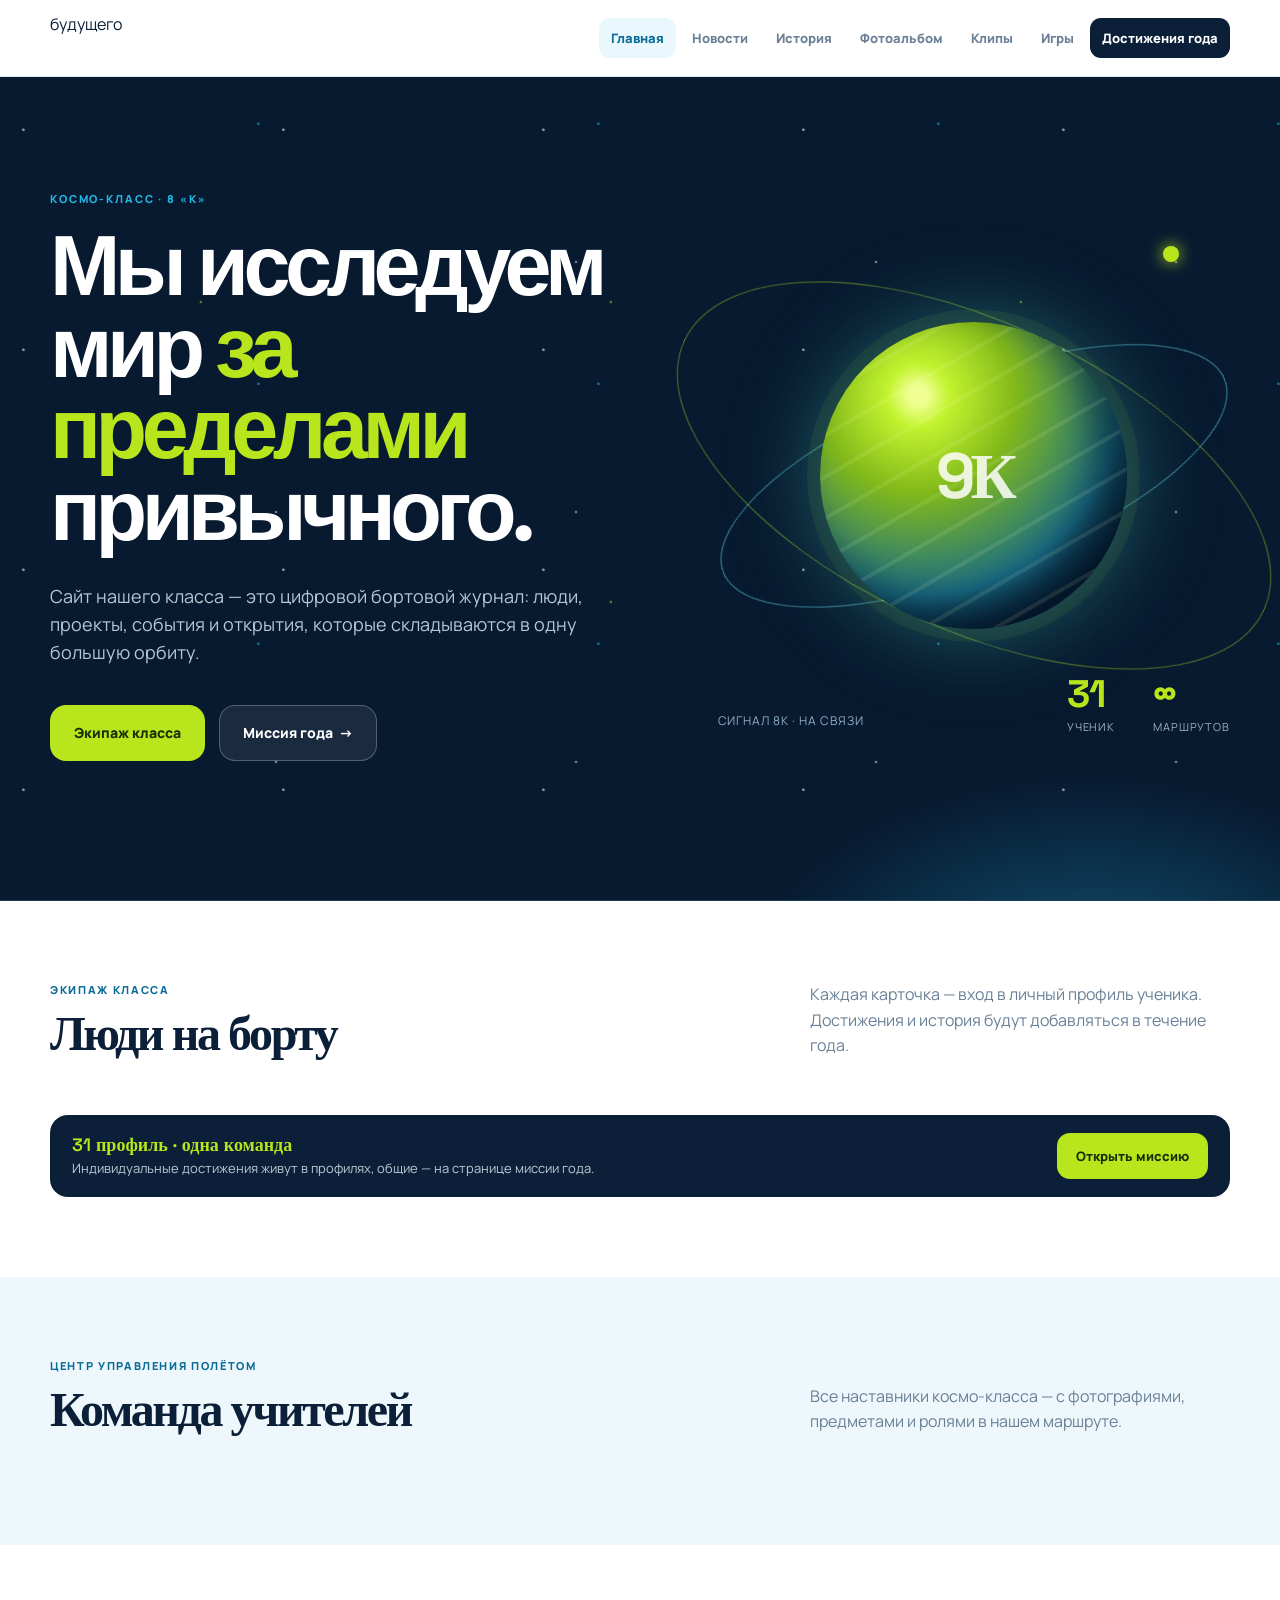
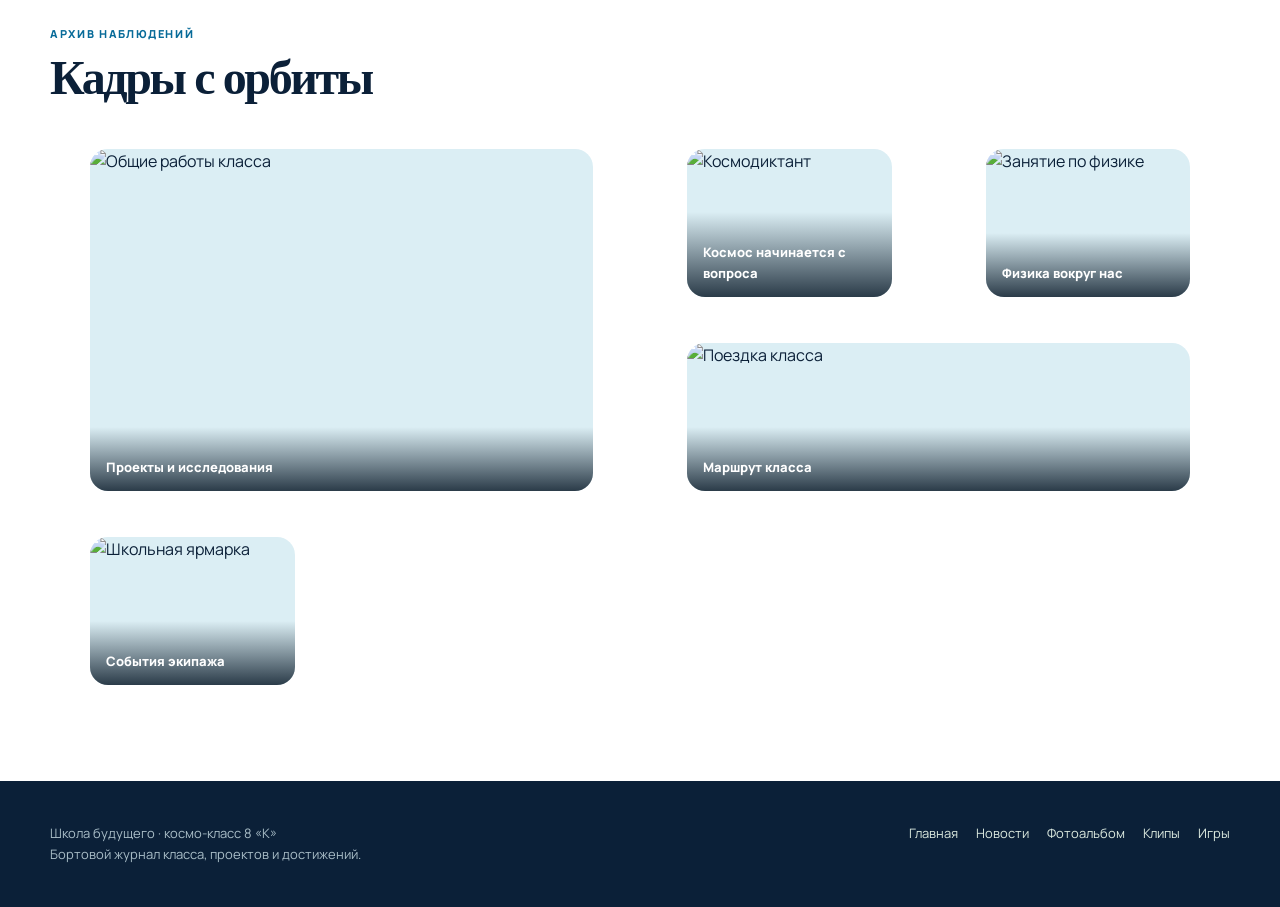
==== index.html @ 1ba3b31c "Add clips page with video gallery and viewer, add link to all pages" ====
<!doctype html><html lang="ru"><head><meta charset="utf-8"><meta name="viewport" content="width=device-width,initial-scale=1"><meta name="description" content="Космо-класс 8 «К» школы будущего"><title>Космо-класс 8 «К»</title><link rel="stylesheet" href="style.css"></head><body>
<a class="skip-link" href="#main">К содержанию</a><header class="site-header"><div class="container nav-inner"><a class="brand" href="index.html" aria-label="На главную страницу"><img src="assets/logo_school.jpg" alt="Школа будущего"></a><nav class="nav-menu" aria-label="Основная навигация"><a class="active" href="index.html">Главная</a><a href="pages/news.html">Новости</a><a href="pages/histrory.html">История</a><a href="pages/photos.html">Фотоальбом</a><a href="pages/clips.html">Клипы</a><a href="pages/games.html">Игры</a><a class="nav-cta" href="pages/achievements.html">Достижения года</a></nav></div></header>
<main id="main"><section class="hero"><div class="container hero-grid"><div class="hero-copy"><p class="eyebrow">Космо-класс · 8 «К»</p><h1>Мы исследуем мир <span>за пределами</span> привычного.</h1><p class="lead">Сайт нашего класса — это цифровой бортовой журнал: люди, проекты, события и открытия, которые складываются в одну большую орбиту.</p><div class="hero-actions"><a class="button primary" href="#students">Экипаж класса</a><a class="button secondary" href="pages/achievements.html">Миссия года&nbsp; →</a></div></div><div class="orbit-stage" aria-label="Космическая иллюстрация класса"><span class="orbit one"></span><span class="orbit two"></span><span class="satellite"></span><div class="planet"></div><span class="cosmic-note">сигнал 8К · на связи</span><div class="hero-counters"><div><strong data-student-count>31</strong><span>ученик</span></div><div><strong>∞</strong><span>маршрутов</span></div></div></div></div></section>
<section class="section band" id="students"><div class="container"><div class="section-header"><div><p class="section-kicker">Экипаж класса</p><h2>Люди на борту</h2></div><p>Каждая карточка — вход в личный профиль ученика. Достижения и история будут добавляться в течение года.</p></div><div class="grid students-grid" data-students></div><div class="notice"><div><strong>31 профиль · одна команда</strong><p>Индивидуальные достижения живут в профилях, общие — на странице миссии года.</p></div><a class="button primary" href="pages/achievements.html">Открыть миссию</a></div></div></section>
<section class="section soft-blue" id="teachers"><div class="container"><div class="section-header"><div><p class="section-kicker">Центр управления полётом</p><h2>Команда учителей</h2></div><p>Все наставники космо-класса — с фотографиями, предметами и ролями в нашем маршруте.</p></div><div class="grid teachers-grid" data-teachers></div></div></section>
<section class="section band"><div class="container"><div class="section-header"><div><p class="section-kicker">Архив наблюдений</p><h2>Кадры с орбиты</h2></div><a class="button secondary" href="pages/photos.html">Весь фотоальбом&nbsp; →</a></div><div class="memory-grid"><figure class="memory-card"><img src="img/общая фотография всех работ_1.webp" alt="Общие работы класса" loading="lazy"><figcaption>Проекты и исследования</figcaption></figure><figure class="memory-card"><img src="img/космодиктант.jpg" alt="Космодиктант" loading="lazy"><figcaption>Космос начинается с вопроса</figcaption></figure><figure class="memory-card"><img src="img/физика.jpg" alt="Занятие по физике" loading="lazy"><figcaption>Физика вокруг нас</figcaption></figure><figure class="memory-card"><img src="img/москва_7к.jpg" alt="Поездка класса" loading="lazy"><figcaption>Маршрут класса</figcaption></figure><figure class="memory-card"><img src="img/ярмарка.jpg" alt="Школьная ярмарка" loading="lazy"><figcaption>События экипажа</figcaption></figure></div></div></section></main>
<footer class="site-footer"><div class="container footer-inner"><p>Школа будущего · космо-класс 8 «К»<br>Бортовой журнал класса, проектов и достижений.</p><nav class="footer-links"><a href="index.html">Главная</a><a href="pages/news.html">Новости</a><a href="pages/photos.html">Фотоальбом</a><a href="pages/clips.html">Клипы</a><a href="pages/games.html">Игры</a></nav></div></footer><script src="script.js"></script><script src="site-config.js"></script></body></html>
---- style.css ----
@import url('https://fonts.googleapis.com/css2?family=Manrope:wght@400;500;600;700;800&family=Space+Grotesk:wght@500;600;700&display=swap');

:root{--ink:#0b2038;--ink-2:#132f4b;--muted:#698096;--blue:#25b7e3;--blue-deep:#086b99;--lime:#b8e51b;--lime-deep:#6c9700;--paper:#f6f9fc;--line:#dce6ee;--white:#fff;--shadow:0 18px 45px rgba(11,32,56,.11);--radius:24px}
*{box-sizing:border-box}html{scroll-behavior:smooth}body{margin:0;background:var(--paper);color:var(--ink);font-family:Manrope,Arial,sans-serif;line-height:1.6}a{color:inherit}img{max-width:100%;display:block}.container{width:min(1180px,calc(100% - 40px));margin:0 auto}.skip-link{position:absolute;left:-9999px}.skip-link:focus{left:16px;top:16px;z-index:30;background:var(--ink);color:#fff;padding:10px 14px;border-radius:8px}

/* Navigation: the logo is the only mark on the left. */
.site-header{position:sticky;top:0;z-index:20;background:rgba(255,255,255,.94);backdrop-filter:blur(18px);border-bottom:1px solid var(--line)}.nav-inner{min-height:76px;display:flex;align-items:center;gap:24px}.brand{display:block;width:104px;height:62px;overflow:hidden;flex:0 0 104px;border-radius:14px;text-decoration:none;background:#fff}.brand img{width:104px;height:104px;max-width:none;object-fit:contain;transform:translateY(-21px);transition:transform .25s ease}.brand:hover img,.brand:focus-visible img{transform:translateY(-21px) scale(1.06)}.nav-menu{display:flex;align-items:center;justify-content:flex-end;gap:4px;flex:1}.nav-menu a{padding:10px 12px;text-decoration:none;border-radius:11px;color:var(--muted);font-size:13px;font-weight:800;transition:.2s ease}.nav-menu a:hover,.nav-menu a.active{background:#eaf7fc;color:var(--blue-deep)}.nav-menu a.nav-cta{background:var(--ink);color:#fff}.nav-menu a.nav-cta:hover{background:var(--blue-deep);color:#fff}

/* Cosmic hero — compact, dense and unmistakably space-themed. */
.hero{position:relative;overflow:hidden;background:#071a30;color:#fff;padding:58px 0 66px;border-bottom:1px solid #173f5c}.hero:before{content:'';position:absolute;inset:0;background-image:radial-gradient(circle at 9% 24%,rgba(255,255,255,.8) 0 1px,transparent 1.8px),radial-gradient(circle at 76% 18%,rgba(37,183,227,.8) 0 1px,transparent 1.8px),radial-gradient(circle at 49% 75%,rgba(184,229,27,.75) 0 1px,transparent 1.7px),radial-gradient(circle at 92% 74%,rgba(255,255,255,.7) 0 1px,transparent 1.7px);background-size:260px 220px,340px 260px,410px 300px,300px 250px;opacity:.62}.hero:after{content:'';position:absolute;width:700px;height:420px;right:-160px;bottom:-290px;background:radial-gradient(ellipse,rgba(37,183,227,.35),transparent 68%);pointer-events:none}.hero-grid{display:grid;grid-template-columns:1fr .9fr;gap:66px;align-items:center;position:relative;z-index:1}.hero-copy{max-width:650px}.eyebrow{color:var(--blue);font-size:11px;font-weight:800;text-transform:uppercase;letter-spacing:.17em;margin:0 0 18px}.hero h1,.page-title{font:700 clamp(43px,5.8vw,74px)/.97 'Space Grotesk',sans-serif;letter-spacing:-.065em;margin:0 0 22px;max-width:700px}.hero h1 span{color:var(--lime)}.lead{font-size:17px;color:#b2c8d6;max-width:560px;margin:0 0 29px}.hero-actions{display:flex;flex-wrap:wrap;gap:11px}.button{display:inline-flex;align-items:center;justify-content:center;min-height:46px;padding:0 18px;border-radius:13px;text-decoration:none;border:1px solid transparent;font-size:13px;font-weight:800;transition:transform .2s,box-shadow .2s,background .2s}.button:hover{transform:translateY(-2px);box-shadow:0 9px 22px rgba(4,21,40,.25)}.button.primary{background:var(--lime);color:#172e05}.button.secondary{border-color:rgba(255,255,255,.25);color:#fff;background:rgba(255,255,255,.08)}.button.secondary:hover{background:rgba(255,255,255,.16)}
.orbit-stage{position:relative;min-height:320px;display:grid;place-items:center}.planet{width:194px;height:194px;border-radius:50%;background:radial-gradient(circle at 33% 28%,#d8ff60 0 5%,#8fc410 24%,#2a6f86 60%,#0a2541 74%);box-shadow:0 0 0 13px rgba(184,229,27,.07),0 0 80px rgba(37,183,227,.36),inset -26px -20px 35px rgba(2,16,31,.5);position:relative;z-index:2}.planet:after{content:'8К';position:absolute;inset:0;display:grid;place-items:center;font:700 50px 'Space Grotesk';color:rgba(255,255,255,.84);letter-spacing:-.08em}.orbit{position:absolute;border:1px solid rgba(106,223,241,.56);border-radius:50%;transform:rotate(-21deg)}.orbit.one{width:340px;height:128px}.orbit.two{width:400px;height:190px;transform:rotate(25deg);border-color:rgba(184,229,27,.45)}.satellite{position:absolute;width:12px;height:12px;border-radius:50%;background:var(--lime);box-shadow:0 0 16px var(--lime);top:37px;right:48px}.cosmic-note{position:absolute;left:0;bottom:6px;color:#8faec0;font-size:11px;letter-spacing:.08em;text-transform:uppercase}.hero-counters{display:flex;gap:25px;position:absolute;right:0;bottom:0}.hero-counters strong{display:block;color:var(--lime);font:700 27px 'Space Grotesk'}.hero-counters span{display:block;color:#9bb4c1;font-size:10px;text-transform:uppercase;letter-spacing:.08em}

.section{padding:80px 0}.section.band{background:#fff}.section.soft-blue{background:#eef7fb}.section-header{display:flex;justify-content:space-between;gap:24px;align-items:end;margin-bottom:30px}.section-kicker{margin:0 0 10px;color:var(--blue-deep);font-size:11px;font-weight:800;letter-spacing:.15em;text-transform:uppercase}.section h2{font:600 clamp(30px,4vw,48px)/1.05 'Space Grotesk';letter-spacing:-.05em;margin:0}.section-header>p{max-width:420px;color:var(--muted);margin:0}.grid{display:grid;gap:18px}

/* Students: card itself is the interaction, no floating broken button. */
.students-grid{grid-template-columns:repeat(5,1fr)}.student-card,.teacher-card,.info-card{background:#fff;border:1px solid var(--line);border-radius:20px;overflow:hidden;box-shadow:0 7px 22px rgba(11,32,56,.045);transition:transform .25s ease,box-shadow .25s ease,border-color .25s ease}.student-card{display:flex;flex-direction:column;text-decoration:none;cursor:pointer}.student-card:hover,.student-card:focus-visible{transform:translateY(-7px);border-color:#9bd3e3;box-shadow:0 18px 33px rgba(11,32,56,.14)}.student-photo{aspect-ratio:1/1;background:linear-gradient(135deg,#e4f4fa,#eaf6d5);overflow:hidden}.student-photo img{width:100%;height:100%;object-fit:cover;transition:transform .45s ease}.student-card:hover .student-photo img{transform:scale(1.065)}.student-body{padding:16px;display:flex;flex-direction:column;flex:1;min-height:142px}.student-name{font:600 17px/1.15 'Space Grotesk';margin:0 0 8px}.student-role{font-size:12px;color:var(--muted);line-height:1.4}.student-action{display:flex;justify-content:space-between;align-items:center;margin-top:auto;padding-top:15px;color:var(--blue-deep);font-size:11px;font-weight:800;text-transform:uppercase;letter-spacing:.08em}.student-action b{display:grid;place-items:center;width:25px;height:25px;border-radius:50%;background:#eaf7fc;font-size:16px;line-height:1;transition:.2s}.student-card:hover .student-action b{background:var(--blue);color:#fff;transform:translate(2px,-2px)}.placeholder-mark{width:52px;height:52px;border-radius:16px;background:#eaf6d5;color:var(--lime-deep);display:grid;place-items:center;margin:0 auto;font:700 24px 'Space Grotesk'}
.notice{display:flex;align-items:center;justify-content:space-between;gap:20px;padding:18px 22px;border-radius:18px;background:var(--ink);color:#fff;margin-top:26px}.notice p{margin:0;color:#b7cbd4;font-size:13px}.notice strong{display:block;font:600 18px 'Space Grotesk';color:var(--lime);margin-bottom:2px}

/* Teachers: all original teacher portraits are rendered from data. */
.teachers-grid{grid-template-columns:repeat(5,1fr)}.teacher-card{padding:10px}.teacher-card:hover{transform:translateY(-6px);border-color:#b9d8e2;box-shadow:0 15px 30px rgba(11,32,56,.12)}.teacher-card img{width:100%;aspect-ratio:1/1;object-fit:cover;border-radius:14px}.teacher-card h3{font:600 16px/1.15 'Space Grotesk';margin:13px 3px 5px}.teacher-card p{color:var(--muted);font-size:12px;line-height:1.4;margin:0 3px 5px}

/* Photos and news. */
.page-hero{padding:64px 0 58px;background:#071a30;color:#fff;position:relative;overflow:hidden}.page-hero:after{content:'';position:absolute;right:8%;bottom:-140px;width:340px;height:340px;border:1px solid rgba(37,183,227,.3);border-radius:50%;box-shadow:0 0 0 34px rgba(184,229,27,.04),0 0 0 70px rgba(37,183,227,.04)}.page-hero .container{position:relative;z-index:1}.page-title{font-size:clamp(42px,5.5vw,64px);margin-bottom:14px}.page-intro{color:#b2c8d6;max-width:680px;font-size:17px;margin:0}.content-section{padding:62px 0}.news-list{display:grid;grid-template-columns:repeat(2,1fr);gap:22px}.news-card{background:#fff;border:1px solid var(--line);border-radius:22px;overflow:hidden;box-shadow:0 7px 22px rgba(11,32,56,.04)}.news-card img{width:100%;height:240px;object-fit:cover}.news-card-body{padding:23px}.tag{display:inline-block;color:var(--lime-deep);background:#eef8d9;border-radius:99px;padding:5px 10px;font-size:10px;font-weight:800;text-transform:uppercase;letter-spacing:.08em}.news-card h2{font:600 25px/1.1 'Space Grotesk';margin:14px 0 10px}.news-card p{color:var(--muted);margin:0}.memory-grid{display:grid;grid-template-columns:repeat(4,1fr);grid-auto-rows:180px;gap:14px}.memory-card{position:relative;overflow:hidden;border-radius:18px;background:#dbeef4}.memory-card:first-child{grid-column:span 2;grid-row:span 2}.memory-card:nth-child(4){grid-column:span 2}.memory-card img{width:100%;height:100%;object-fit:cover;transition:transform .45s}.memory-card:hover img{transform:scale(1.06)}.memory-card figcaption{position:absolute;left:0;right:0;bottom:0;padding:30px 16px 13px;color:#fff;font-size:13px;font-weight:800;background:linear-gradient(transparent,rgba(4,20,35,.82))}.placeholder{padding:58px 32px;text-align:center;border:1px dashed #a9c5d0;border-radius:24px;background:rgba(255,255,255,.68)}.placeholder h2{font:600 28px 'Space Grotesk';margin:0 0 8px}.placeholder p{max-width:500px;color:var(--muted);margin:0 auto}

.achievement-grid{grid-template-columns:repeat(3,1fr)}.achievement-card{background:var(--ink);border-radius:22px;color:#fff;padding:26px;min-height:210px}.achievement-card:nth-child(2){background:var(--blue-deep)}.achievement-card:nth-child(3){background:var(--lime);color:var(--ink)}.achievement-card strong{display:block;font:700 44px 'Space Grotesk';color:var(--lime);margin-bottom:24px}.achievement-card:nth-child(3) strong{color:var(--ink)}.achievement-card h2{font:600 22px 'Space Grotesk';margin:0 0 8px}.achievement-card p{margin:0;opacity:.76;font-size:14px}.timeline{max-width:850px;margin:0 auto}.timeline-item{display:grid;grid-template-columns:110px 1fr;gap:28px;padding:0 0 28px;border-bottom:1px solid var(--line);margin-bottom:28px}.timeline-item:last-child{border:0}.timeline-year{color:var(--blue-deep);font:700 18px 'Space Grotesk'}.timeline-item h2{font:600 24px 'Space Grotesk';margin:0 0 7px}.timeline-item p{margin:0;color:var(--muted)}
.student-profile{display:grid;grid-template-columns:300px 1fr;gap:46px;align-items:start}.profile-photo{border-radius:24px;overflow:hidden;background:#e4f4fa}.profile-photo img{width:100%;aspect-ratio:1/1;object-fit:cover}.profile-meta{display:flex;align-items:center;gap:12px;color:var(--muted);font-size:13px;margin-bottom:16px}.profile-content h2{font:600 38px/1.05 'Space Grotesk';margin:0 0 14px;letter-spacing:-.04em}.profile-content>p{color:var(--muted);font-size:17px;max-width:650px}.profile-cards{display:grid;grid-template-columns:repeat(2,1fr);gap:16px;margin-top:28px}.profile-cards .info-card{padding:20px}.info-card h3{font:600 19px 'Space Grotesk';margin:0 0 7px}.info-card p{color:var(--muted);font-size:14px;margin:0}.back-link{display:inline-flex;gap:8px;color:var(--blue-deep);font-weight:800;text-decoration:none;margin-bottom:22px}
.site-footer{background:var(--ink);color:#fff;padding:42px 0}.footer-inner{display:flex;justify-content:space-between;gap:30px;align-items:start}.site-footer p{color:#a9bdc7;font-size:13px;margin:0;max-width:360px}.footer-links{display:flex;gap:18px;flex-wrap:wrap}.footer-links a{color:#dbe9df;text-decoration:none;font-size:13px}.footer-links a:hover{color:var(--lime)}

@media(max-width:1050px){.students-grid{grid-template-columns:repeat(4,1fr)}.teachers-grid{grid-template-columns:repeat(4,1fr)}.hero-grid{gap:35px}.nav-inner{gap:14px}.nav-menu a{padding:10px 8px;font-size:12px}}
@media(max-width:720px){.container{width:min(100% - 28px,600px)}.site-header{position:relative}.nav-inner{align-items:center;padding:6px 0 10px;flex-wrap:wrap}.brand{width:90px;height:58px;flex-basis:90px}.brand img{width:98px;height:98px;transform:translateY(-20px)}.brand:hover img,.brand:focus-visible img{transform:translateY(-20px) scale(1.04)}.nav-menu{justify-content:flex-start;overflow-x:auto;width:100%;order:3;padding-bottom:2px}.nav-menu a{white-space:nowrap}.hero{padding:48px 0 54px}.hero-grid{grid-template-columns:1fr;gap:28px}.hero h1{font-size:48px}.orbit-stage{min-height:260px}.planet{width:154px;height:154px}.planet:after{font-size:40px}.orbit.one{width:275px;height:105px}.orbit.two{width:325px;height:155px}.cosmic-note{left:8px;bottom:0}.hero-counters{right:8px;bottom:0}.section,.content-section{padding:58px 0}.section-header{display:block}.section-header>p{margin-top:14px}.students-grid{grid-template-columns:repeat(2,1fr);gap:12px}.teachers-grid{grid-template-columns:repeat(2,1fr);gap:12px}.student-body{padding:14px 12px;min-height:142px}.student-name{font-size:15px}.news-list,.achievement-grid,.profile-cards{grid-template-columns:1fr}.memory-grid{grid-template-columns:repeat(2,1fr);grid-auto-rows:145px}.memory-card:first-child,.memory-card:nth-child(4){grid-column:span 2}.student-profile{grid-template-columns:1fr;gap:25px}.profile-photo{max-width:300px}.timeline-item{grid-template-columns:75px 1fr;gap:14px}.footer-inner{display:block}.footer-links{margin-top:22px}.notice{display:block}.notice .button{margin-top:16px}}
@media(prefers-reduced-motion:reduce){*,*:before,*:after{scroll-behavior:auto!important;transition:none!important;animation:none!important}}
.brand span{display:none}
.planet:after{content:var(--class-code,'9К')}

/* Full-viewport hero: the header stays compact while the first screen becomes the mission statement. */
.hero{min-height:100vh;height:100vh;padding:78px 0 104px;display:flex;align-items:center}.hero-grid{width:100%;min-height:calc(100vh - 182px);grid-template-columns:1.06fr .94fr;gap:clamp(45px,7vw,110px)}.hero-copy{max-width:760px}.hero h1{font-size:clamp(56px,6.6vw,104px);max-width:820px;margin-bottom:30px}.lead{font-size:clamp(18px,1.4vw,22px);line-height:1.55;max-width:640px;margin-bottom:38px}.hero-actions{gap:14px}.hero-actions .button{min-height:56px;padding:0 23px;font-size:14px;border-radius:16px}.orbit-stage{min-height:clamp(430px,52vw,620px)}.planet{width:clamp(230px,24vw,340px);height:clamp(230px,24vw,340px)}.planet:after{font-size:clamp(58px,5vw,82px)}.orbit.one{width:clamp(420px,42vw,620px);height:clamp(160px,15vw,220px)}.orbit.two{width:clamp(500px,50vw,740px);height:clamp(240px,24vw,350px)}.satellite{width:16px;height:16px;top:13%;right:10%}.cosmic-note{bottom:9%;font-size:12px}.hero-counters{bottom:8%;gap:38px}.hero-counters strong{font-size:clamp(32px,3vw,48px)}.hero-counters span{font-size:11px}.scroll-cue{position:absolute;z-index:3;left:50%;bottom:24px;transform:translateX(-50%);display:flex;flex-direction:column;align-items:center;gap:10px;color:#a4bdca;text-decoration:none;font-size:10px;font-weight:800;letter-spacing:.18em;text-transform:uppercase;transition:color .2s ease}.scroll-cue:hover{color:var(--lime)}.scroll-cue i{display:block;width:22px;height:36px;border:1px solid rgba(184,229,27,.65);border-radius:99px;position:relative}.scroll-cue i:after{content:'';position:absolute;width:4px;height:8px;left:50%;top:7px;transform:translateX(-50%);border-radius:4px;background:var(--lime);animation:scroll-drop 1.7s ease-in-out infinite}@keyframes scroll-drop{0%{opacity:0;transform:translate(-50%,0)}25%{opacity:1}75%{opacity:1}100%{opacity:0;transform:translate(-50%,14px)}}
@media(max-width:1050px) and (min-width:721px){.hero h1{font-size:clamp(52px,6vw,78px)}.orbit-stage{transform:scale(.85);transform-origin:center}.hero-grid{gap:15px}}
@media(max-width:720px){.hero{height:auto;min-height:calc(100svh - 130px);padding:50px 0 92px;display:block}.hero-grid{min-height:0;display:flex;flex-direction:column;gap:26px;align-items:stretch}.hero-copy{max-width:none}.hero h1{font-size:clamp(45px,13vw,66px);line-height:.95;margin-bottom:20px}.lead{font-size:16px;line-height:1.55;margin-bottom:26px}.hero-actions{display:grid;grid-template-columns:1fr 1fr;gap:9px}.hero-actions .button{min-height:50px;padding:0 10px;font-size:12px}.orbit-stage{min-height:310px;transform:none;margin-top:4px}.planet{width:170px;height:170px}.planet:after{font-size:45px}.orbit.one{width:310px;height:120px}.orbit.two{width:370px;height:180px}.satellite{top:17px;right:15%}.cosmic-note{left:2px;bottom:22px;font-size:9px}.hero-counters{right:2px;bottom:22px;gap:20px}.hero-counters strong{font-size:27px}.hero-counters span{font-size:9px}.scroll-cue{bottom:15px;font-size:9px;gap:7px}.scroll-cue i{height:28px;width:18px}.scroll-cue i:after{top:5px;width:3px;height:7px}}
@media(max-width:720px){.nav-menu{scrollbar-width:none}.nav-menu::-webkit-scrollbar{display:none}.hero{height:calc(100svh - 78px);min-height:620px;padding:32px 0 64px;overflow:hidden}.hero-grid{height:100%;gap:8px;justify-content:space-between}.hero h1{font-size:clamp(40px,11.7vw,53px);line-height:.94;margin-bottom:14px}.hero .eyebrow{font-size:10px;margin-bottom:12px}.lead{font-size:14px;line-height:1.45;margin-bottom:18px}.hero-actions .button{min-height:46px;font-size:11px}.orbit-stage{min-height:244px;margin-top:0;flex:0 0 244px}.planet{width:140px;height:140px}.planet:after{font-size:40px}.orbit.one{width:270px;height:104px}.orbit.two{width:325px;height:158px}.satellite{top:10px;right:14%}.cosmic-note{bottom:18px}.hero-counters{bottom:18px}.hero-counters strong{font-size:24px}.scroll-cue{bottom:8px}}
.hero-grid{width:min(1180px,calc(100% - 40px));margin-left:auto;margin-right:auto}

/* Motion layer and viewport correction: the hero fills the space below the real header. */
:root{--header-height:76px}.site-header{min-height:var(--header-height)}.hero{height:calc(100dvh - var(--header-height));min-height:calc(100dvh - var(--header-height));overflow:hidden}.hero-grid{height:100%;min-height:0}.orbit-stage{transform:translate3d(var(--scene-x,0px),var(--scene-y,0px),0);transition:transform .45s cubic-bezier(.22,.61,.36,1)}.star-field{position:absolute;inset:0;z-index:0;pointer-events:none;overflow:hidden}.star-field span{position:absolute;width:var(--star-size,3px);height:var(--star-size,3px);border-radius:50%;background:#e9fbff;box-shadow:0 0 8px rgba(125,228,255,.9);animation:star-pulse 3.6s ease-in-out infinite;transform:scale(var(--star-scale,1))}.star-field span:nth-child(4n){--star-size:2px;background:var(--blue)}.star-field span:nth-child(7n){--star-size:4px;background:var(--lime);box-shadow:0 0 13px rgba(184,229,27,.9)}@keyframes star-pulse{0%,100%{opacity:.18;transform:scale(calc(var(--star-scale,1) * .72))}45%{opacity:1;transform:scale(calc(var(--star-scale,1) * 1.35))}68%{opacity:.42;transform:scale(var(--star-scale,1))}}.orbit{transform-origin:50% 50%;will-change:transform}.orbit.one{animation:orbit-drift-one 18s ease-in-out infinite}.orbit.two{animation:orbit-drift-two 24s ease-in-out infinite}@keyframes orbit-drift-one{0%,100%{transform:rotate(-21deg) translate3d(0,0,0)}50%{transform:rotate(-15deg) translate3d(9px,-5px,0)}}@keyframes orbit-drift-two{0%,100%{transform:rotate(25deg) translate3d(0,0,0)}50%{transform:rotate(31deg) translate3d(-8px,7px,0)}}.planet{animation:planet-float 6s ease-in-out infinite;will-change:transform;background:radial-gradient(circle at 32% 24%,#efff91 0 3%,#c2f32f 10%,#82b91a 31%,#1a6e87 64%,#071e39 79%);box-shadow:0 0 0 13px rgba(184,229,27,.07),0 0 80px rgba(37,183,227,.36),0 0 125px rgba(184,229,27,.12),inset -28px -23px 38px rgba(1,15,30,.58);overflow:hidden}.planet:before{content:'';position:absolute;inset:-15%;border-radius:50%;background:repeating-linear-gradient(168deg,transparent 0 17px,rgba(238,255,170,.16) 18px 21px,transparent 22px 36px);mix-blend-mode:screen;opacity:.62;transform:rotate(-18deg)}@keyframes planet-float{0%,100%{transform:translateY(0) scale(1)}50%{transform:translateY(-10px) scale(1.018)}}.rocket{position:absolute;z-index:4;left:8%;top:17%;width:29px;height:58px;border-radius:52% 52% 42% 42%;background:linear-gradient(110deg,#fff 0 22%,#d9f45b 23% 38%,#27acd0 39% 100%);box-shadow:0 0 17px rgba(37,183,227,.75);transform:rotate(42deg);animation:rocket-flight 13s ease-in-out infinite;will-change:transform}.rocket:before{content:'';position:absolute;left:5px;bottom:-8px;width:19px;height:19px;border-radius:50% 50% 65% 65%;background:radial-gradient(circle at 50% 10%,#fff 0 12%,#b8e51b 25%,#ff9b29 58%,transparent 70%);filter:blur(1px)}.rocket-window{position:absolute;width:10px;height:10px;left:9px;top:13px;border-radius:50%;background:#092c4b;border:2px solid rgba(255,255,255,.8)}.rocket-fin{position:absolute;width:9px;height:18px;bottom:9px;background:#159bc3}.rocket-fin.left{left:-6px;clip-path:polygon(100% 0,100% 100%,0 80%)}.rocket-fin.right{right:-6px;clip-path:polygon(0 0,100% 80%,0 100%)}@keyframes rocket-flight{0%,100%{transform:translate3d(0,0,0) rotate(42deg);opacity:.72}40%{transform:translate3d(34px,-38px,0) rotate(46deg);opacity:1}72%{transform:translate3d(8px,-80px,0) rotate(38deg);opacity:.82}}
@media(max-width:720px){:root{--header-height:78px}.hero{height:auto;min-height:calc(100dvh - var(--header-height));padding-top:32px}.hero-grid{height:auto;min-height:calc(100dvh - var(--header-height) - 96px)}.orbit-stage{transform:none}.rocket{left:7%;top:12%;transform:scale(.78) rotate(42deg)}.star-field span{animation-duration:3.2s}}
@media(prefers-reduced-motion:reduce){.orbit-stage{transform:none!important}.star-field span,.orbit,.planet,.rocket{animation:none!important}.planet{transform:none!important}}

/* Floating page-scroll arrows: flip through the site with one tap. */
.scroll-dock{position:fixed;right:20px;bottom:24px;z-index:40;display:flex;flex-direction:column;gap:10px}
.scroll-dock button{width:52px;height:52px;border-radius:16px;border:1px solid rgba(255,255,255,.14);background:rgba(11,32,56,.82);color:#eaf4fa;backdrop-filter:blur(10px);-webkit-backdrop-filter:blur(10px);display:grid;place-items:center;cursor:pointer;box-shadow:0 12px 30px rgba(11,32,56,.28);transition:transform .2s ease,background .2s ease,color .2s ease,opacity .3s ease}
.scroll-dock button:hover{transform:translateY(-2px);background:var(--lime);color:#172e05}
.scroll-dock button:active{transform:translateY(0) scale(.94)}
.scroll-dock button svg{width:22px;height:22px}
.scroll-dock button[hidden]{display:none}

/* Fullscreen photo viewer: Instagram/VK style browsing with smooth transitions. */
.memory-card{cursor:zoom-in}
.memory-card:focus-visible{outline:3px solid var(--blue);outline-offset:3px}
body.lightbox-locked{overflow:hidden}
.lightbox{position:fixed;inset:0;z-index:80;display:flex;align-items:center;justify-content:center;padding:24px;background:rgba(4,16,29,.9);backdrop-filter:blur(16px);-webkit-backdrop-filter:blur(16px);opacity:0;visibility:hidden;transition:opacity .4s ease,visibility .4s ease}
.lightbox.open{opacity:1;visibility:visible}
.lightbox-stage{position:relative;width:min(1120px,94vw);height:min(82vh,780px);display:grid;place-items:center;touch-action:none}
.lightbox-img{max-width:100%;max-height:100%;border-radius:20px;box-shadow:0 30px 90px rgba(0,0,0,.6),0 0 0 1px rgba(255,255,255,.08);will-change:transform,opacity;user-select:none;-webkit-user-select:none;-webkit-user-drag:none;cursor:grab}
.lightbox-ui{position:absolute;left:0;right:0;top:0;display:flex;justify-content:space-between;align-items:center;gap:16px;padding:22px 76px 0 26px;color:#c9ddea;font-size:12px;font-weight:700;letter-spacing:.04em}
.lightbox-count{color:var(--lime);font:700 14px 'Space Grotesk',sans-serif}
.lightbox-hint{text-transform:uppercase;letter-spacing:.12em}
.lightbox-caption{position:absolute;left:50%;bottom:26px;transform:translateX(-50%);max-width:80vw;margin:0;color:#fff;font-size:15px;font-weight:800;text-align:center;text-shadow:0 2px 12px rgba(0,0,0,.65);white-space:nowrap;overflow:hidden;text-overflow:ellipsis}
.lightbox-close,.lightbox-nav{position:absolute;z-index:2;display:grid;place-items:center;border:1px solid rgba(255,255,255,.18);background:rgba(255,255,255,.08);color:#fff;cursor:pointer;transition:transform .22s ease,background .22s ease,border-color .22s ease,color .22s ease}
.lightbox-close{top:18px;right:20px;width:46px;height:46px;border-radius:14px;font-size:24px;line-height:1}
.lightbox-nav{top:50%;width:56px;height:56px;border-radius:50%;font-size:32px;line-height:1;transform:translateY(-50%)}
.lightbox-nav.prev{left:18px}
.lightbox-nav.next{right:18px}
.lightbox-close:hover{background:var(--lime);border-color:var(--lime);color:#172e05;transform:scale(1.08)}
.lightbox-nav:hover{background:var(--lime);border-color:var(--lime);color:#172e05;transform:translateY(-50%) scale(1.08)}
.lightbox.open .lightbox-ui,.lightbox.open .lightbox-caption,.lightbox.open .lightbox-close,.lightbox.open .lightbox-nav{animation:lightbox-ui-in .5s cubic-bezier(.22,.61,.36,1) both}
@keyframes lightbox-ui-in{from{opacity:0}to{opacity:1}}
@media(max-width:720px){.lightbox{padding:14px}.lightbox-nav{width:46px;height:46px;font-size:26px}.lightbox-nav.prev{left:8px}.lightbox-nav.next{right:8px}.lightbox-close{width:42px;height:42px;top:14px;right:14px}.lightbox-ui{padding:16px 64px 0 16px}.lightbox-hint{display:none}.lightbox-caption{font-size:13px;bottom:16px}.scroll-dock{right:12px;bottom:16px;gap:8px}.scroll-dock button{width:46px;height:46px;border-radius:14px}}

/* Clips: video gallery with vertical and horizontal cards and a fullscreen player. */
.clips-grid{display:grid;grid-template-columns:repeat(auto-fill,minmax(240px,1fr));gap:18px}.clip-card{position:relative;margin:0;border:1px solid var(--line);border-radius:18px;overflow:hidden;background:#071a30;box-shadow:0 7px 22px rgba(11,32,56,.05);cursor:pointer;aspect-ratio:16/9;transition:transform .25s ease,box-shadow .25s ease,border-color .25s ease}.clip-card:hover,.clip-card:focus-visible{transform:translateY(-5px);border-color:#9bd3e3;box-shadow:0 18px 33px rgba(11,32,56,.14);outline:none}.clip-card.is-vertical{aspect-ratio:9/16;justify-self:center;width:min(240px,100%)}.clip-video{position:absolute;inset:0;width:100%;height:100%;object-fit:cover;display:block}.clip-overlay{position:absolute;inset:0;display:grid;place-items:center;background:linear-gradient(rgba(4,20,35,.18),rgba(4,20,35,.4));transition:background .25s ease}.clip-play{width:58px;height:58px;border-radius:50%;background:rgba(255,255,255,.92);color:var(--ink);display:grid;place-items:center;font-size:20px;padding-left:4px;box-shadow:0 12px 30px rgba(0,0,0,.35);transition:transform .22s ease,background .22s ease,color .22s ease}.clip-card:hover .clip-play{transform:scale(1.1);background:var(--lime);color:#172e05}.clip-caption{position:absolute;left:0;right:0;bottom:0;padding:30px 14px 12px;color:#fff;font-size:13px;font-weight:800;background:linear-gradient(transparent,rgba(4,20,35,.85));pointer-events:none}.clips-note{margin:26px 0 0;color:var(--muted);font-size:13px}.clips-note code{background:#eaf7fc;color:var(--blue-deep);border-radius:6px;padding:2px 7px;font-size:12px}.clip-player{position:fixed;inset:0;z-index:95;display:flex;align-items:center;justify-content:center;padding:24px;background:rgba(4,16,29,.94);backdrop-filter:blur(14px);-webkit-backdrop-filter:blur(14px)}.clip-player[hidden]{display:none}.clip-player-stage{position:relative;display:grid;place-items:center;max-width:min(1080px,92vw);max-height:88vh}.clip-player-stage video{max-width:min(1080px,92vw);max-height:88vh;width:auto;height:auto;border-radius:16px;box-shadow:0 30px 90px rgba(0,0,0,.65),0 0 0 1px rgba(255,255,255,.08);background:#000}.clip-player-stage video.is-vertical{max-height:86vh;max-width:min(420px,86vw)}.clip-player-close,.clip-player-nav{position:absolute;z-index:2;display:grid;place-items:center;border:1px solid rgba(255,255,255,.2);background:rgba(255,255,255,.1);color:#fff;cursor:pointer;transition:transform .22s ease,background .22s ease,border-color .22s ease,color .22s ease}.clip-player-close{top:18px;right:20px;width:46px;height:46px;border-radius:14px;font-size:24px;line-height:1}.clip-player-nav{top:50%;width:56px;height:56px;border-radius:50%;font-size:32px;line-height:1;transform:translateY(-50%)}.clip-player-nav.prev{left:18px}.clip-player-nav.next{right:18px}.clip-player-close:hover{background:var(--lime);border-color:var(--lime);color:#172e05}.clip-player-nav:hover{background:var(--lime);border-color:var(--lime);color:#172e05;transform:translateY(-50%) scale(1.08)}.clip-player-counter{position:absolute;left:50%;bottom:22px;transform:translateX(-50%);color:#fff;font-size:13px;font-weight:800;letter-spacing:.06em;background:rgba(255,255,255,.14);border-radius:99px;padding:6px 14px}body.clip-player-locked{overflow:hidden}@media(max-width:720px){.clips-grid{gap:12px}.clip-player{padding:12px}.clip-player-nav{width:46px;height:46px;font-size:28px}.clip-player-nav.prev{left:8px}.clip-player-nav.next{right:8px}.clip-player-close{top:12px;right:12px;width:42px;height:42px;font-size:22px}}

/* Album filter: browse one themed set at a time instead of every photo. */
.album-bar{display:flex;flex-wrap:wrap;gap:10px;margin:0 0 24px}
.album-chip{display:inline-flex;align-items:center;gap:9px;border:1px solid var(--line);background:#fff;color:var(--ink-2);border-radius:99px;padding:9px 16px;font:800 13px Manrope,Arial,sans-serif;cursor:pointer;transition:transform .2s ease,background .2s ease,color .2s ease,border-color .2s ease,box-shadow .2s ease}
.album-chip:hover{transform:translateY(-2px);border-color:#9bd3e3;box-shadow:0 8px 18px rgba(11,32,56,.1)}
.album-chip .album-count{background:#eaf7fc;color:var(--blue-deep);border-radius:99px;padding:1px 8px;font-size:11px;font-weight:800;transition:background .2s ease,color .2s ease}
.album-chip.active{background:var(--ink);border-color:var(--ink);color:#fff;box-shadow:0 12px 26px rgba(11,32,56,.22)}
.album-chip.active .album-count{background:var(--lime);color:#172e05}
.memory-card.is-hidden{display:none}
.memory-grid.album-active{grid-template-columns:repeat(auto-fit,minmax(230px,1fr));grid-auto-rows:210px}
.memory-grid.album-active .memory-card,.memory-grid.album-active .memory-card:first-child,.memory-grid.album-active .memory-card:nth-child(4){grid-column:auto;grid-row:auto}
@media(max-width:720px){.album-bar{margin-bottom:16px}.album-chip{padding:8px 13px;font-size:12px}.memory-grid.album-active{grid-template-columns:repeat(2,1fr);grid-auto-rows:150px}}

/* News article: clickable cards, full-story layout and article photo viewer. */
.news-card-link{display:block;text-decoration:none;color:inherit;cursor:pointer;transition:transform .25s ease,box-shadow .25s ease,border-color .25s ease}
.news-card-link:hover,.news-card-link:focus-visible{transform:translateY(-6px);border-color:#9bd3e3;box-shadow:0 18px 33px rgba(11,32,56,.14)}
.news-card-link img{transition:transform .45s ease}
.news-card-link:hover img{transform:scale(1.045)}
.news-card-more{display:inline-flex;align-items:center;gap:8px;margin-top:15px;color:var(--blue-deep);font-size:11px;font-weight:800;text-transform:uppercase;letter-spacing:.08em}
.article{max-width:840px;margin:0 auto}
.article-back{margin:0 0 24px}
.article-back .back-link{margin-bottom:0}
.article>p{font-size:17px;line-height:1.72;color:var(--ink-2);margin:0 0 18px}
.article .article-lead{font-size:21px;line-height:1.5;font-weight:600;color:var(--ink)}
.article-gallery{display:grid;grid-template-columns:repeat(2,1fr);gap:16px;margin:34px 0 6px}
.article-gallery figure{margin:0;border:1px solid var(--line);border-radius:18px;overflow:hidden;background:#fff;box-shadow:0 7px 22px rgba(11,32,56,.05)}
.article-gallery img{width:100%;aspect-ratio:4/3;object-fit:cover;transition:transform .45s ease;cursor:zoom-in}
.article-gallery figure:hover img{transform:scale(1.05)}
.article-gallery figcaption{padding:12px 15px;font-size:13px;font-weight:700;color:var(--ink)}
.article-gallery .is-wide{grid-column:1/-1}
.article-gallery .is-wide img{aspect-ratio:16/9}
.article-gallery img:focus-visible{outline:3px solid var(--blue);outline-offset:-3px}

.article-lightbox{position:fixed;inset:0;z-index:90;display:flex;align-items:center;justify-content:center;padding:24px;background:rgba(4,16,29,.9);backdrop-filter:blur(14px);-webkit-backdrop-filter:blur(14px)}
.article-lightbox[hidden]{display:none}
.article-lightbox-img{max-width:min(1120px,94vw);max-height:84vh;width:auto;height:auto;border-radius:20px;box-shadow:0 30px 90px rgba(0,0,0,.6),0 0 0 1px rgba(255,255,255,.08);background:#0b2038;user-select:none;-webkit-user-select:none;-webkit-user-drag:none}
.article-lightbox-close,.article-lightbox-nav{position:absolute;z-index:2;display:grid;place-items:center;border:1px solid rgba(255,255,255,.18);background:rgba(255,255,255,.08);color:#fff;cursor:pointer;transition:transform .22s ease,background .22s ease,border-color .22s ease,color .22s ease}
.article-lightbox-close{top:18px;right:20px;width:46px;height:46px;border-radius:14px;font-size:24px;line-height:1}
.article-lightbox-nav{top:50%;width:56px;height:56px;border-radius:50%;font-size:32px;line-height:1;transform:translateY(-50%)}
.article-lightbox-nav.prev{left:18px}
.article-lightbox-nav.next{right:18px}
.article-lightbox-close:hover{background:var(--lime);border-color:var(--lime);color:#172e05}
.article-lightbox-nav:hover{background:var(--lime);border-color:var(--lime);color:#172e05;transform:translateY(-50%) scale(1.08)}
.article-lightbox-counter{position:absolute;left:50%;bottom:20px;transform:translateX(-50%);color:#fff;font-size:13px;font-weight:800;letter-spacing:.06em;background:rgba(255,255,255,.14);border-radius:99px;padding:6px 14px}
.article-lightbox-counter[hidden]{display:none}
body.article-lightbox-locked{overflow:hidden}
@media(max-width:720px){.article-gallery{grid-template-columns:1fr}.article>p{font-size:16px}.article .article-lead{font-size:19px}}
@media(max-width:600px){.article-lightbox{padding:14px}.article-lightbox-nav{width:44px;height:44px;font-size:28px}.article-lightbox-nav.prev{left:8px}.article-lightbox-nav.next{right:8px}.article-lightbox-close{top:12px;right:12px;width:42px;height:42px;font-size:22px}}
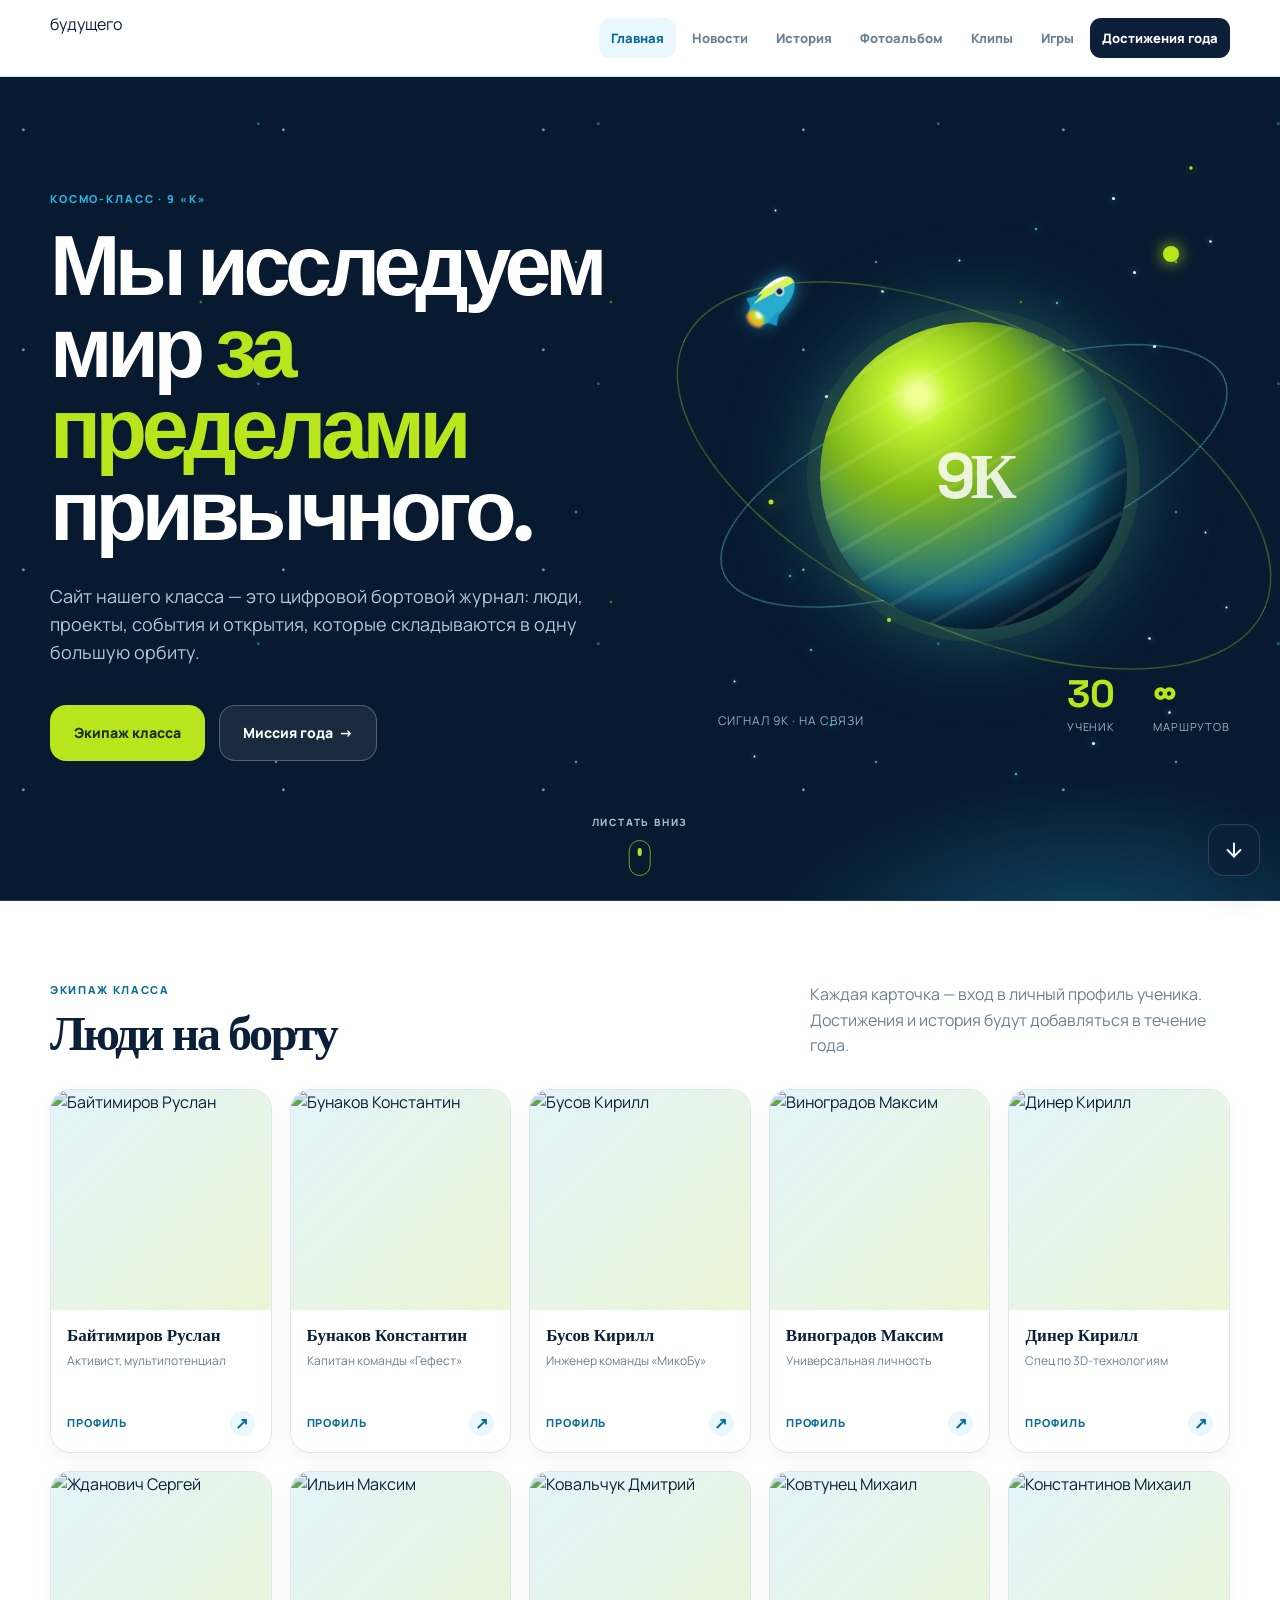
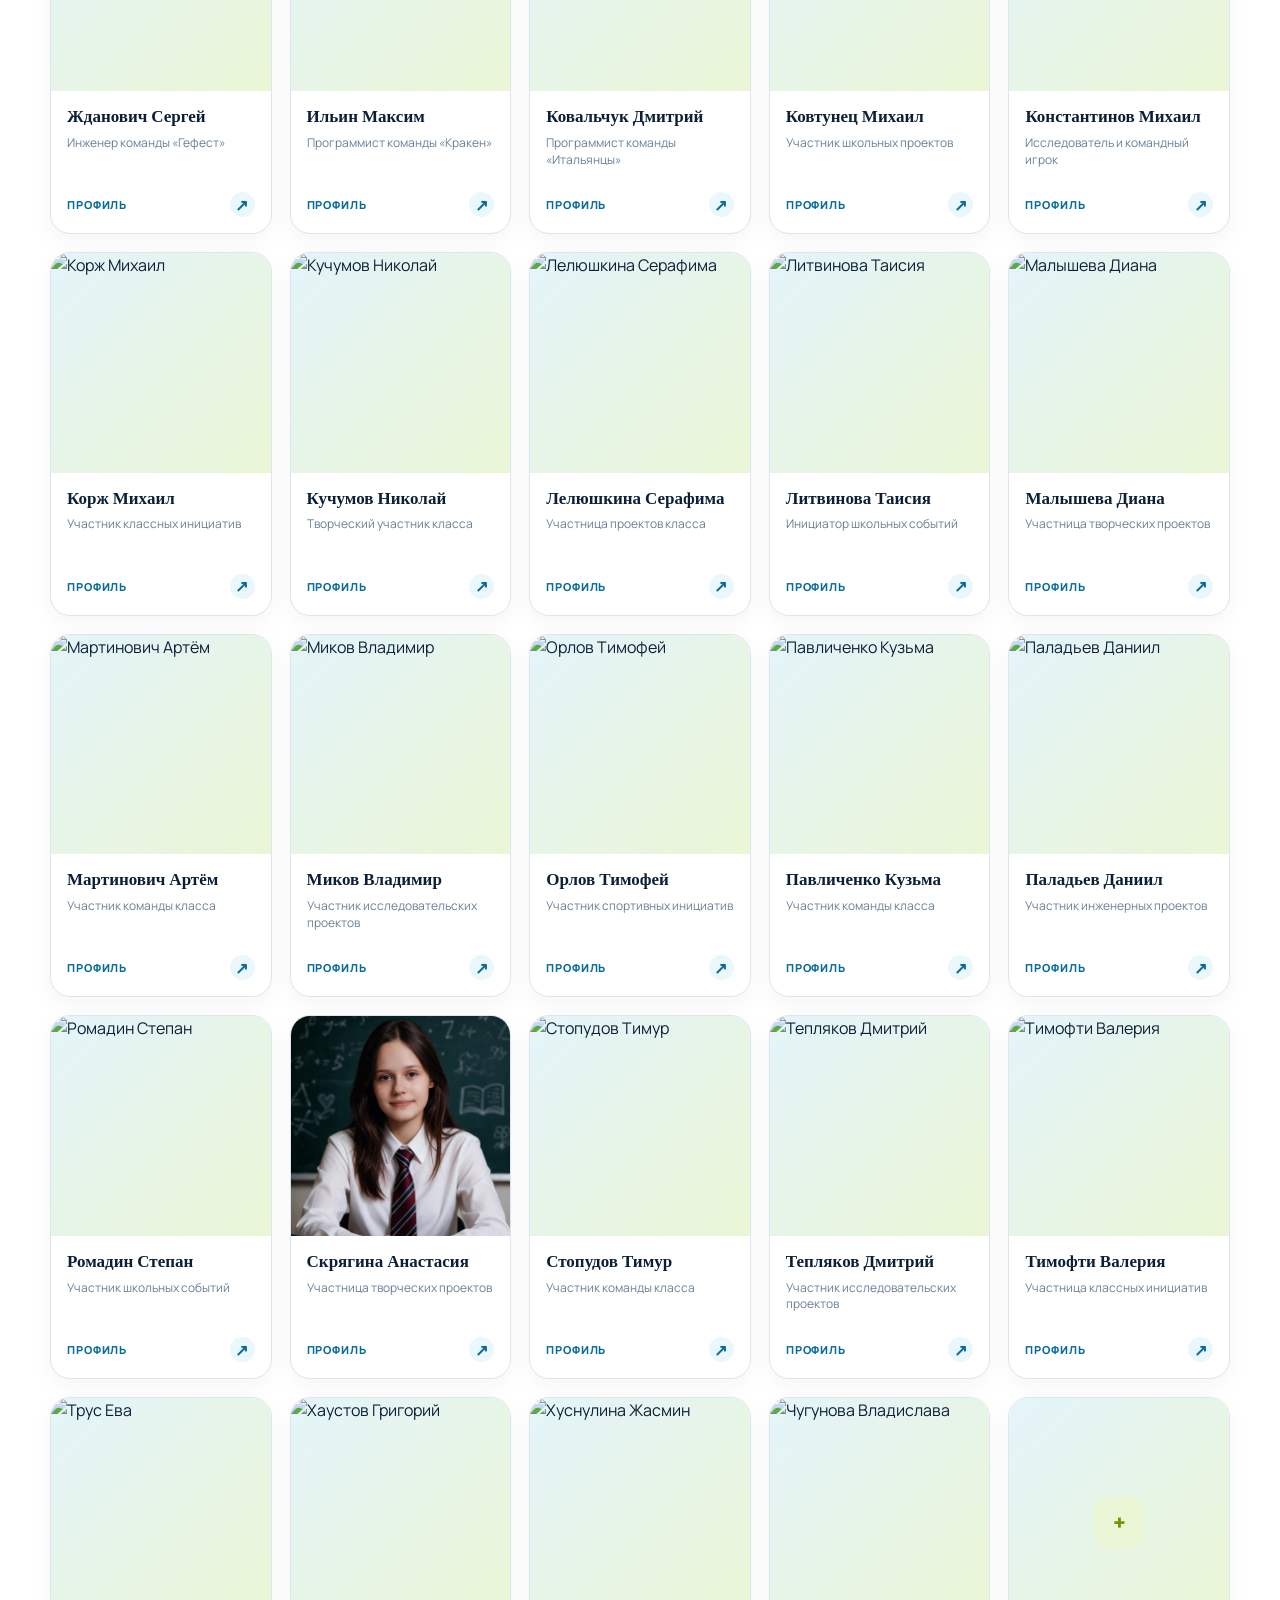
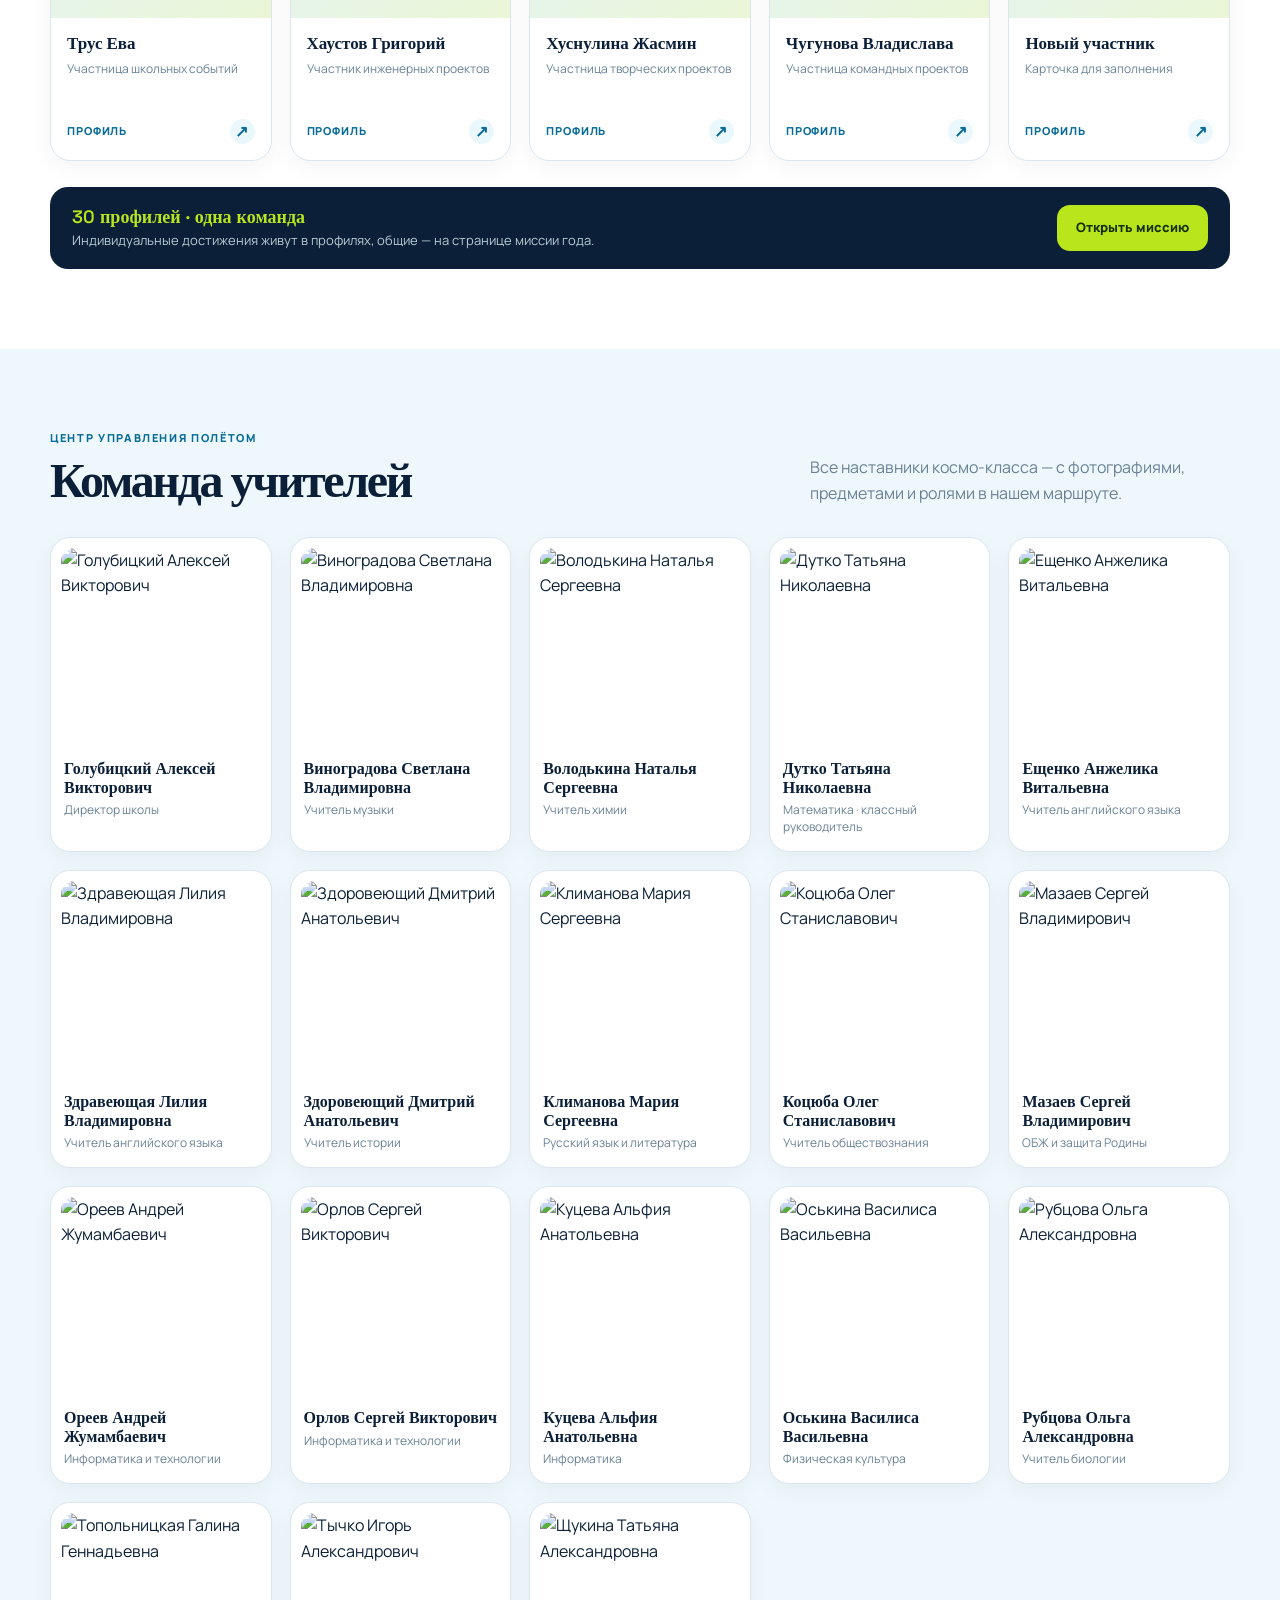
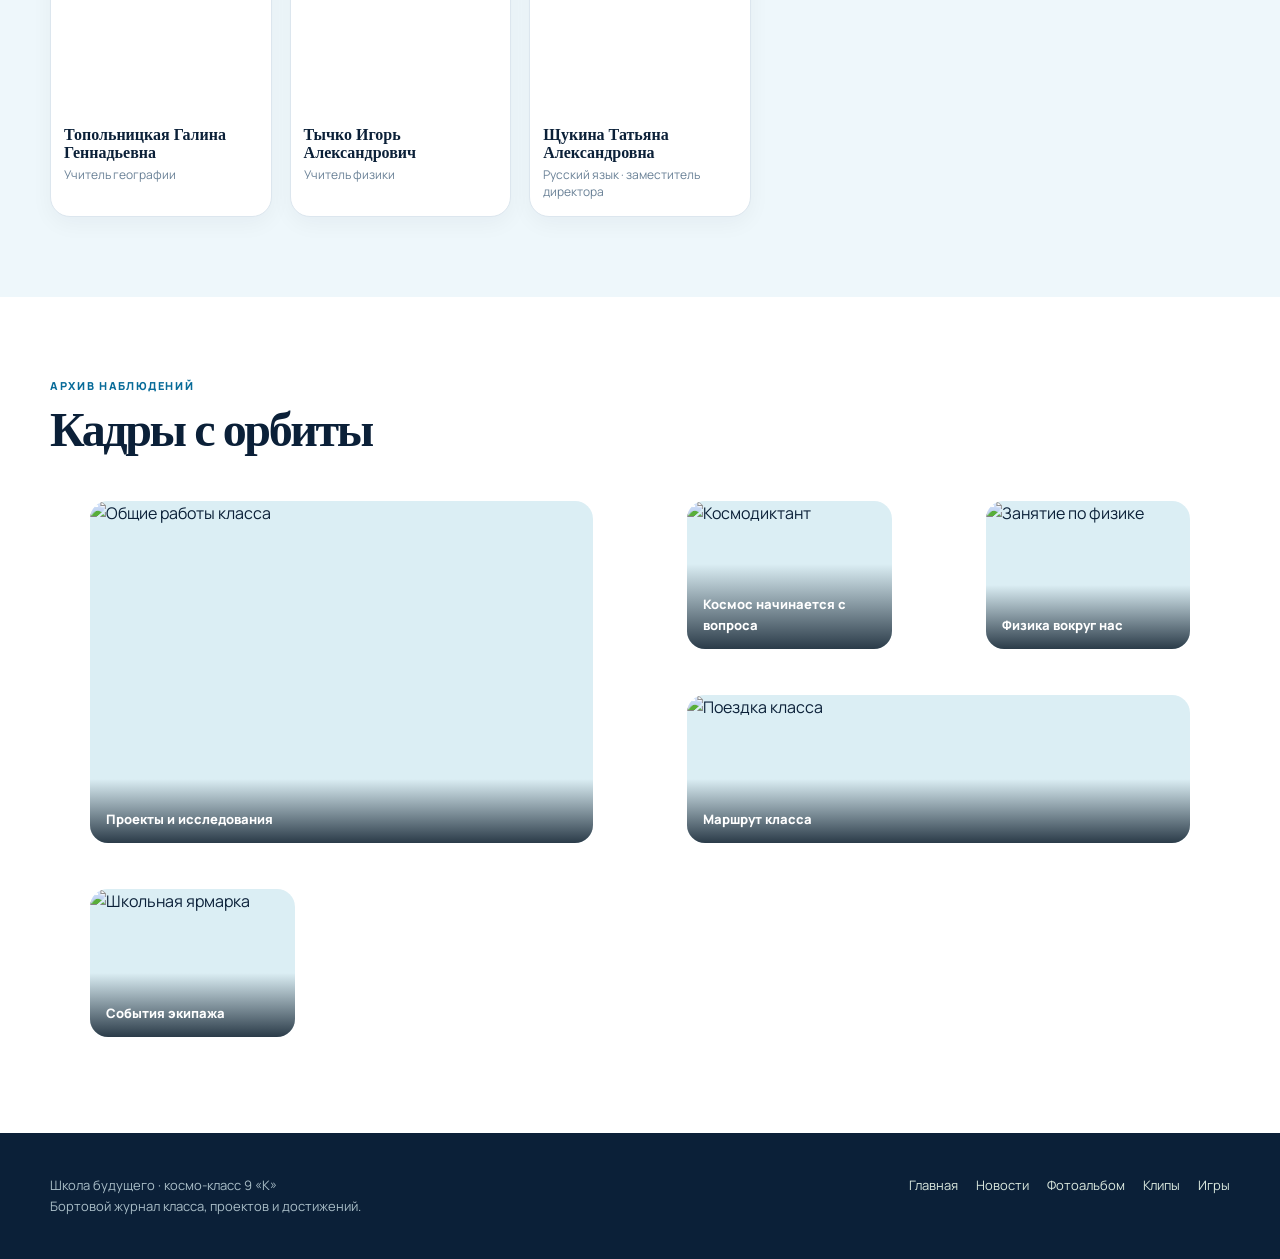
==== commit aa64bda6: "Merge remote-tracking branch 'origin/main' into feature/news # Conflicts: #	index.html #	pages/photo" ====
--- a/index.html
+++ b/index.html
@@ -1,7 +1,7 @@
 <!doctype html><html lang="ru"><head><meta charset="utf-8"><meta name="viewport" content="width=device-width,initial-scale=1"><meta name="description" content="Космо-класс 8 «К» школы будущего"><title>Космо-класс 8 «К»</title><link rel="stylesheet" href="style.css"></head><body>
 <a class="skip-link" href="#main">К содержанию</a><header class="site-header"><div class="container nav-inner"><a class="brand" href="index.html" aria-label="На главную страницу"><img src="assets/logo_school.jpg" alt="Школа будущего"></a><nav class="nav-menu" aria-label="Основная навигация"><a class="active" href="index.html">Главная</a><a href="pages/news.html">Новости</a><a href="pages/histrory.html">История</a><a href="pages/photos.html">Фотоальбом</a><a href="pages/clips.html">Клипы</a><a href="pages/games.html">Игры</a><a class="nav-cta" href="pages/achievements.html">Достижения года</a></nav></div></header>
-<main id="main"><section class="hero"><div class="container hero-grid"><div class="hero-copy"><p class="eyebrow">Космо-класс · 8 «К»</p><h1>Мы исследуем мир <span>за пределами</span> привычного.</h1><p class="lead">Сайт нашего класса — это цифровой бортовой журнал: люди, проекты, события и открытия, которые складываются в одну большую орбиту.</p><div class="hero-actions"><a class="button primary" href="#students">Экипаж класса</a><a class="button secondary" href="pages/achievements.html">Миссия года&nbsp; →</a></div></div><div class="orbit-stage" aria-label="Космическая иллюстрация класса"><span class="orbit one"></span><span class="orbit two"></span><span class="satellite"></span><div class="planet"></div><span class="cosmic-note">сигнал 8К · на связи</span><div class="hero-counters"><div><strong data-student-count>31</strong><span>ученик</span></div><div><strong>∞</strong><span>маршрутов</span></div></div></div></div></section>
-<section class="section band" id="students"><div class="container"><div class="section-header"><div><p class="section-kicker">Экипаж класса</p><h2>Люди на борту</h2></div><p>Каждая карточка — вход в личный профиль ученика. Достижения и история будут добавляться в течение года.</p></div><div class="grid students-grid" data-students></div><div class="notice"><div><strong>31 профиль · одна команда</strong><p>Индивидуальные достижения живут в профилях, общие — на странице миссии года.</p></div><a class="button primary" href="pages/achievements.html">Открыть миссию</a></div></div></section>
+<main id="main"><section class="hero"><div class="container hero-grid"><div class="hero-copy"><p class="eyebrow">Космо-класс · 8 «К»</p><h1>Мы исследуем мир <span>за пределами</span> привычного.</h1><p class="lead">Сайт нашего класса — это цифровой бортовой журнал: люди, проекты, события и открытия, которые складываются в одну большую орбиту.</p><div class="hero-actions"><a class="button primary" href="#students">Экипаж класса</a><a class="button secondary" href="pages/achievements.html">Миссия года&nbsp; →</a></div></div><div class="orbit-stage" aria-label="Космическая иллюстрация класса"><span class="orbit one"></span><span class="orbit two"></span><span class="satellite"></span><div class="planet"></div><span class="cosmic-note">сигнал 8К · на связи</span><div class="hero-counters"><div><strong data-student-count>30</strong><span>ученик</span></div><div><strong>∞</strong><span>маршрутов</span></div></div></div></div></section>
+<section class="section band" id="students"><div class="container"><div class="section-header"><div><p class="section-kicker">Экипаж класса</p><h2>Люди на борту</h2></div><p>Каждая карточка — вход в личный профиль ученика. Достижения и история будут добавляться в течение года.</p></div><div class="grid students-grid" data-students></div><div class="notice"><div><strong>30 профилей · одна команда</strong><p>Индивидуальные достижения живут в профилях, общие — на странице миссии года.</p></div><a class="button primary" href="pages/achievements.html">Открыть миссию</a></div></div></section>
 <section class="section soft-blue" id="teachers"><div class="container"><div class="section-header"><div><p class="section-kicker">Центр управления полётом</p><h2>Команда учителей</h2></div><p>Все наставники космо-класса — с фотографиями, предметами и ролями в нашем маршруте.</p></div><div class="grid teachers-grid" data-teachers></div></div></section>
 <section class="section band"><div class="container"><div class="section-header"><div><p class="section-kicker">Архив наблюдений</p><h2>Кадры с орбиты</h2></div><a class="button secondary" href="pages/photos.html">Весь фотоальбом&nbsp; →</a></div><div class="memory-grid"><figure class="memory-card"><img src="img/общая фотография всех работ_1.webp" alt="Общие работы класса" loading="lazy"><figcaption>Проекты и исследования</figcaption></figure><figure class="memory-card"><img src="img/космодиктант.jpg" alt="Космодиктант" loading="lazy"><figcaption>Космос начинается с вопроса</figcaption></figure><figure class="memory-card"><img src="img/физика.jpg" alt="Занятие по физике" loading="lazy"><figcaption>Физика вокруг нас</figcaption></figure><figure class="memory-card"><img src="img/москва_7к.jpg" alt="Поездка класса" loading="lazy"><figcaption>Маршрут класса</figcaption></figure><figure class="memory-card"><img src="img/ярмарка.jpg" alt="Школьная ярмарка" loading="lazy"><figcaption>События экипажа</figcaption></figure></div></div></section></main>
 <footer class="site-footer"><div class="container footer-inner"><p>Школа будущего · космо-класс 8 «К»<br>Бортовой журнал класса, проектов и достижений.</p><nav class="footer-links"><a href="index.html">Главная</a><a href="pages/news.html">Новости</a><a href="pages/photos.html">Фотоальбом</a><a href="pages/clips.html">Клипы</a><a href="pages/games.html">Игры</a></nav></div></footer><script src="script.js"></script><script src="site-config.js"></script></body></html>
--- a/style.css
+++ b/style.css
@@ -10,7 +10,7 @@
 .hero{position:relative;overflow:hidden;background:#071a30;color:#fff;padding:58px 0 66px;border-bottom:1px solid #173f5c}.hero:before{content:'';position:absolute;inset:0;background-image:radial-gradient(circle at 9% 24%,rgba(255,255,255,.8) 0 1px,transparent 1.8px),radial-gradient(circle at 76% 18%,rgba(37,183,227,.8) 0 1px,transparent 1.8px),radial-gradient(circle at 49% 75%,rgba(184,229,27,.75) 0 1px,transparent 1.7px),radial-gradient(circle at 92% 74%,rgba(255,255,255,.7) 0 1px,transparent 1.7px);background-size:260px 220px,340px 260px,410px 300px,300px 250px;opacity:.62}.hero:after{content:'';position:absolute;width:700px;height:420px;right:-160px;bottom:-290px;background:radial-gradient(ellipse,rgba(37,183,227,.35),transparent 68%);pointer-events:none}.hero-grid{display:grid;grid-template-columns:1fr .9fr;gap:66px;align-items:center;position:relative;z-index:1}.hero-copy{max-width:650px}.eyebrow{color:var(--blue);font-size:11px;font-weight:800;text-transform:uppercase;letter-spacing:.17em;margin:0 0 18px}.hero h1,.page-title{font:700 clamp(43px,5.8vw,74px)/.97 'Space Grotesk',sans-serif;letter-spacing:-.065em;margin:0 0 22px;max-width:700px}.hero h1 span{color:var(--lime)}.lead{font-size:17px;color:#b2c8d6;max-width:560px;margin:0 0 29px}.hero-actions{display:flex;flex-wrap:wrap;gap:11px}.button{display:inline-flex;align-items:center;justify-content:center;min-height:46px;padding:0 18px;border-radius:13px;text-decoration:none;border:1px solid transparent;font-size:13px;font-weight:800;transition:transform .2s,box-shadow .2s,background .2s}.button:hover{transform:translateY(-2px);box-shadow:0 9px 22px rgba(4,21,40,.25)}.button.primary{background:var(--lime);color:#172e05}.button.secondary{border-color:rgba(255,255,255,.25);color:#fff;background:rgba(255,255,255,.08)}.button.secondary:hover{background:rgba(255,255,255,.16)}
 .orbit-stage{position:relative;min-height:320px;display:grid;place-items:center}.planet{width:194px;height:194px;border-radius:50%;background:radial-gradient(circle at 33% 28%,#d8ff60 0 5%,#8fc410 24%,#2a6f86 60%,#0a2541 74%);box-shadow:0 0 0 13px rgba(184,229,27,.07),0 0 80px rgba(37,183,227,.36),inset -26px -20px 35px rgba(2,16,31,.5);position:relative;z-index:2}.planet:after{content:'8К';position:absolute;inset:0;display:grid;place-items:center;font:700 50px 'Space Grotesk';color:rgba(255,255,255,.84);letter-spacing:-.08em}.orbit{position:absolute;border:1px solid rgba(106,223,241,.56);border-radius:50%;transform:rotate(-21deg)}.orbit.one{width:340px;height:128px}.orbit.two{width:400px;height:190px;transform:rotate(25deg);border-color:rgba(184,229,27,.45)}.satellite{position:absolute;width:12px;height:12px;border-radius:50%;background:var(--lime);box-shadow:0 0 16px var(--lime);top:37px;right:48px}.cosmic-note{position:absolute;left:0;bottom:6px;color:#8faec0;font-size:11px;letter-spacing:.08em;text-transform:uppercase}.hero-counters{display:flex;gap:25px;position:absolute;right:0;bottom:0}.hero-counters strong{display:block;color:var(--lime);font:700 27px 'Space Grotesk'}.hero-counters span{display:block;color:#9bb4c1;font-size:10px;text-transform:uppercase;letter-spacing:.08em}
 
-.section{padding:80px 0}.section.band{background:#fff}.section.soft-blue{background:#eef7fb}.section-header{display:flex;justify-content:space-between;gap:24px;align-items:end;margin-bottom:30px}.section-kicker{margin:0 0 10px;color:var(--blue-deep);font-size:11px;font-weight:800;letter-spacing:.15em;text-transform:uppercase}.section h2{font:600 clamp(30px,4vw,48px)/1.05 'Space Grotesk';letter-spacing:-.05em;margin:0}.section-header>p{max-width:420px;color:var(--muted);margin:0}.grid{display:grid;gap:18px}
+.section{padding:80px 0}.section.band,.content-section.band{background:#fff}.section.soft-blue{background:#eef7fb}.section-header{display:flex;justify-content:space-between;gap:24px;align-items:end;margin-bottom:30px}.section-kicker{margin:0 0 10px;color:var(--blue-deep);font-size:11px;font-weight:800;letter-spacing:.15em;text-transform:uppercase}.section h2,.content-section .section-header h2{font:600 clamp(30px,4vw,48px)/1.05 'Space Grotesk';letter-spacing:-.05em;margin:0}.section-header>p{max-width:420px;color:var(--muted);margin:0}.grid{display:grid;gap:18px}
 
 /* Students: card itself is the interaction, no floating broken button. */
 .students-grid{grid-template-columns:repeat(5,1fr)}.student-card,.teacher-card,.info-card{background:#fff;border:1px solid var(--line);border-radius:20px;overflow:hidden;box-shadow:0 7px 22px rgba(11,32,56,.045);transition:transform .25s ease,box-shadow .25s ease,border-color .25s ease}.student-card{display:flex;flex-direction:column;text-decoration:none;cursor:pointer}.student-card:hover,.student-card:focus-visible{transform:translateY(-7px);border-color:#9bd3e3;box-shadow:0 18px 33px rgba(11,32,56,.14)}.student-photo{aspect-ratio:1/1;background:linear-gradient(135deg,#e4f4fa,#eaf6d5);overflow:hidden}.student-photo img{width:100%;height:100%;object-fit:cover;transition:transform .45s ease}.student-card:hover .student-photo img{transform:scale(1.065)}.student-body{padding:16px;display:flex;flex-direction:column;flex:1;min-height:142px}.student-name{font:600 17px/1.15 'Space Grotesk';margin:0 0 8px}.student-role{font-size:12px;color:var(--muted);line-height:1.4}.student-action{display:flex;justify-content:space-between;align-items:center;margin-top:auto;padding-top:15px;color:var(--blue-deep);font-size:11px;font-weight:800;text-transform:uppercase;letter-spacing:.08em}.student-action b{display:grid;place-items:center;width:25px;height:25px;border-radius:50%;background:#eaf7fc;font-size:16px;line-height:1;transition:.2s}.student-card:hover .student-action b{background:var(--blue);color:#fff;transform:translate(2px,-2px)}.placeholder-mark{width:52px;height:52px;border-radius:16px;background:#eaf6d5;color:var(--lime-deep);display:grid;place-items:center;margin:0 auto;font:700 24px 'Space Grotesk'}
